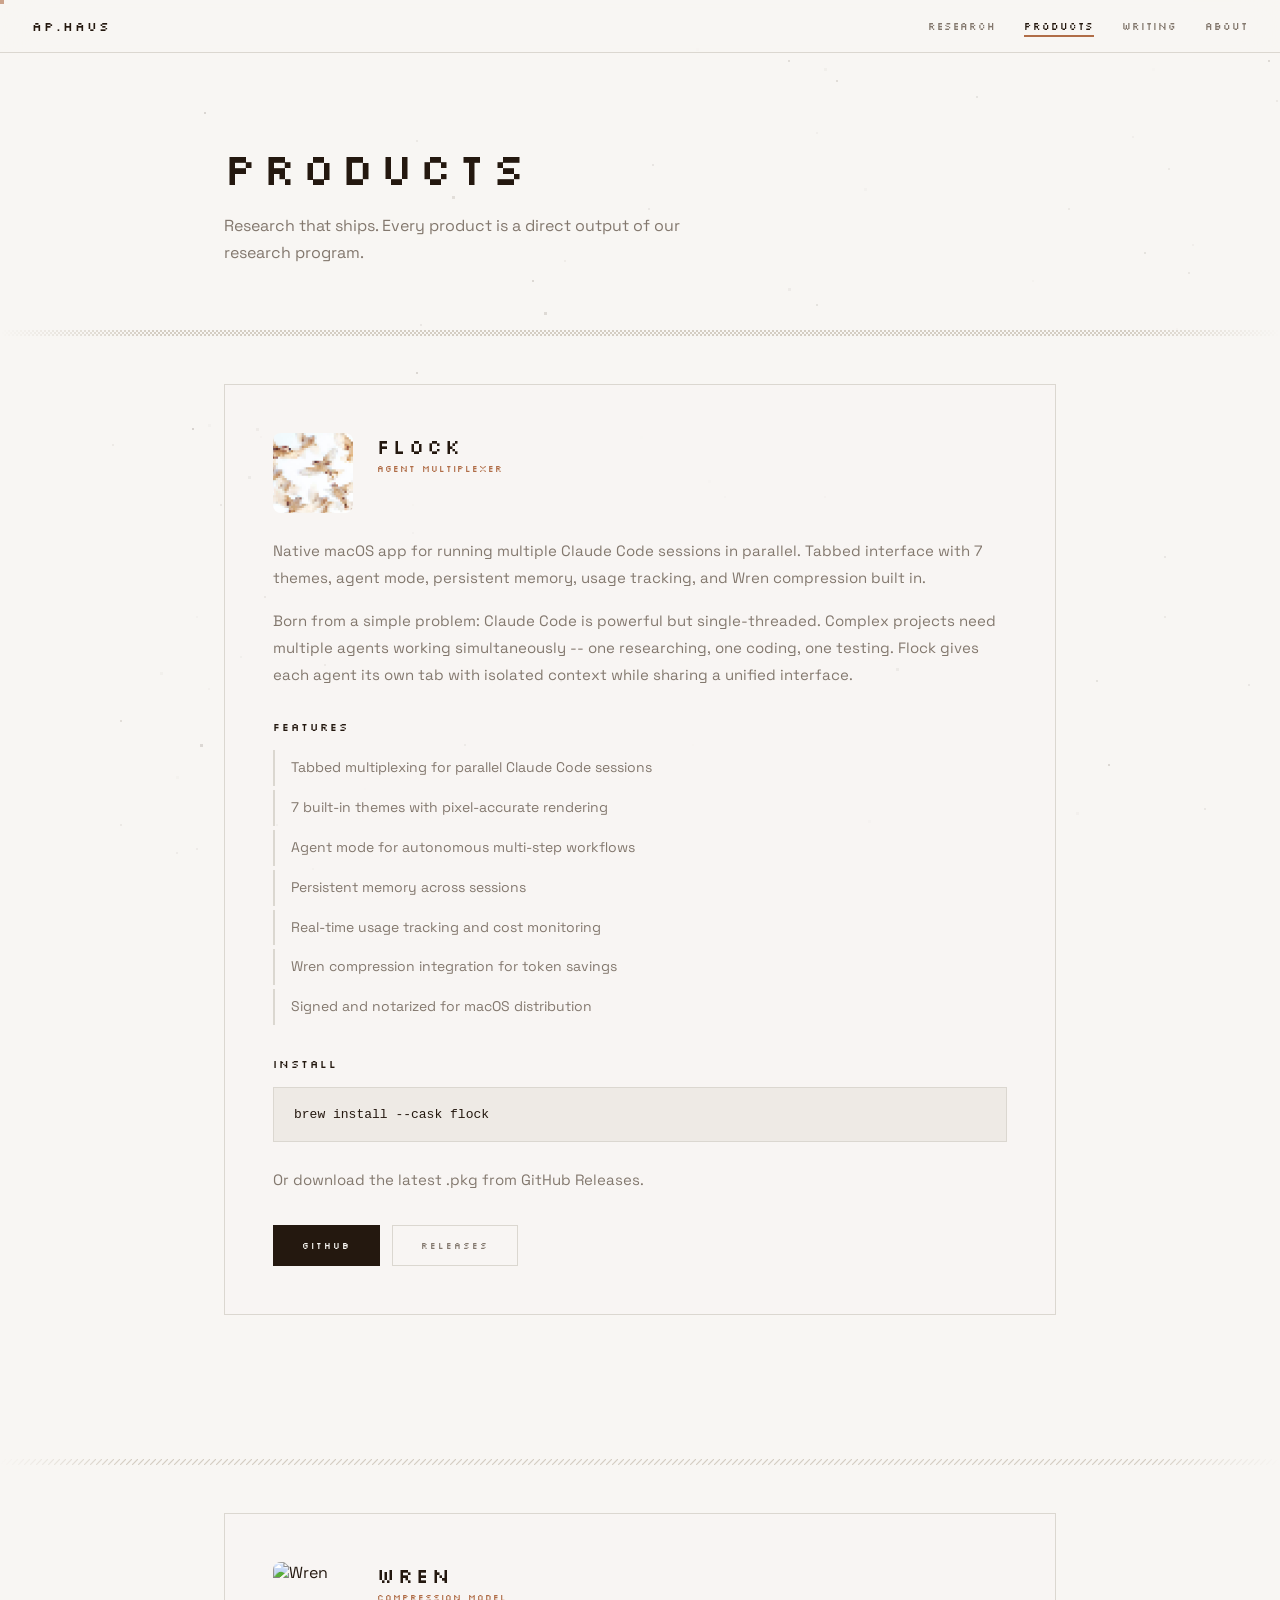
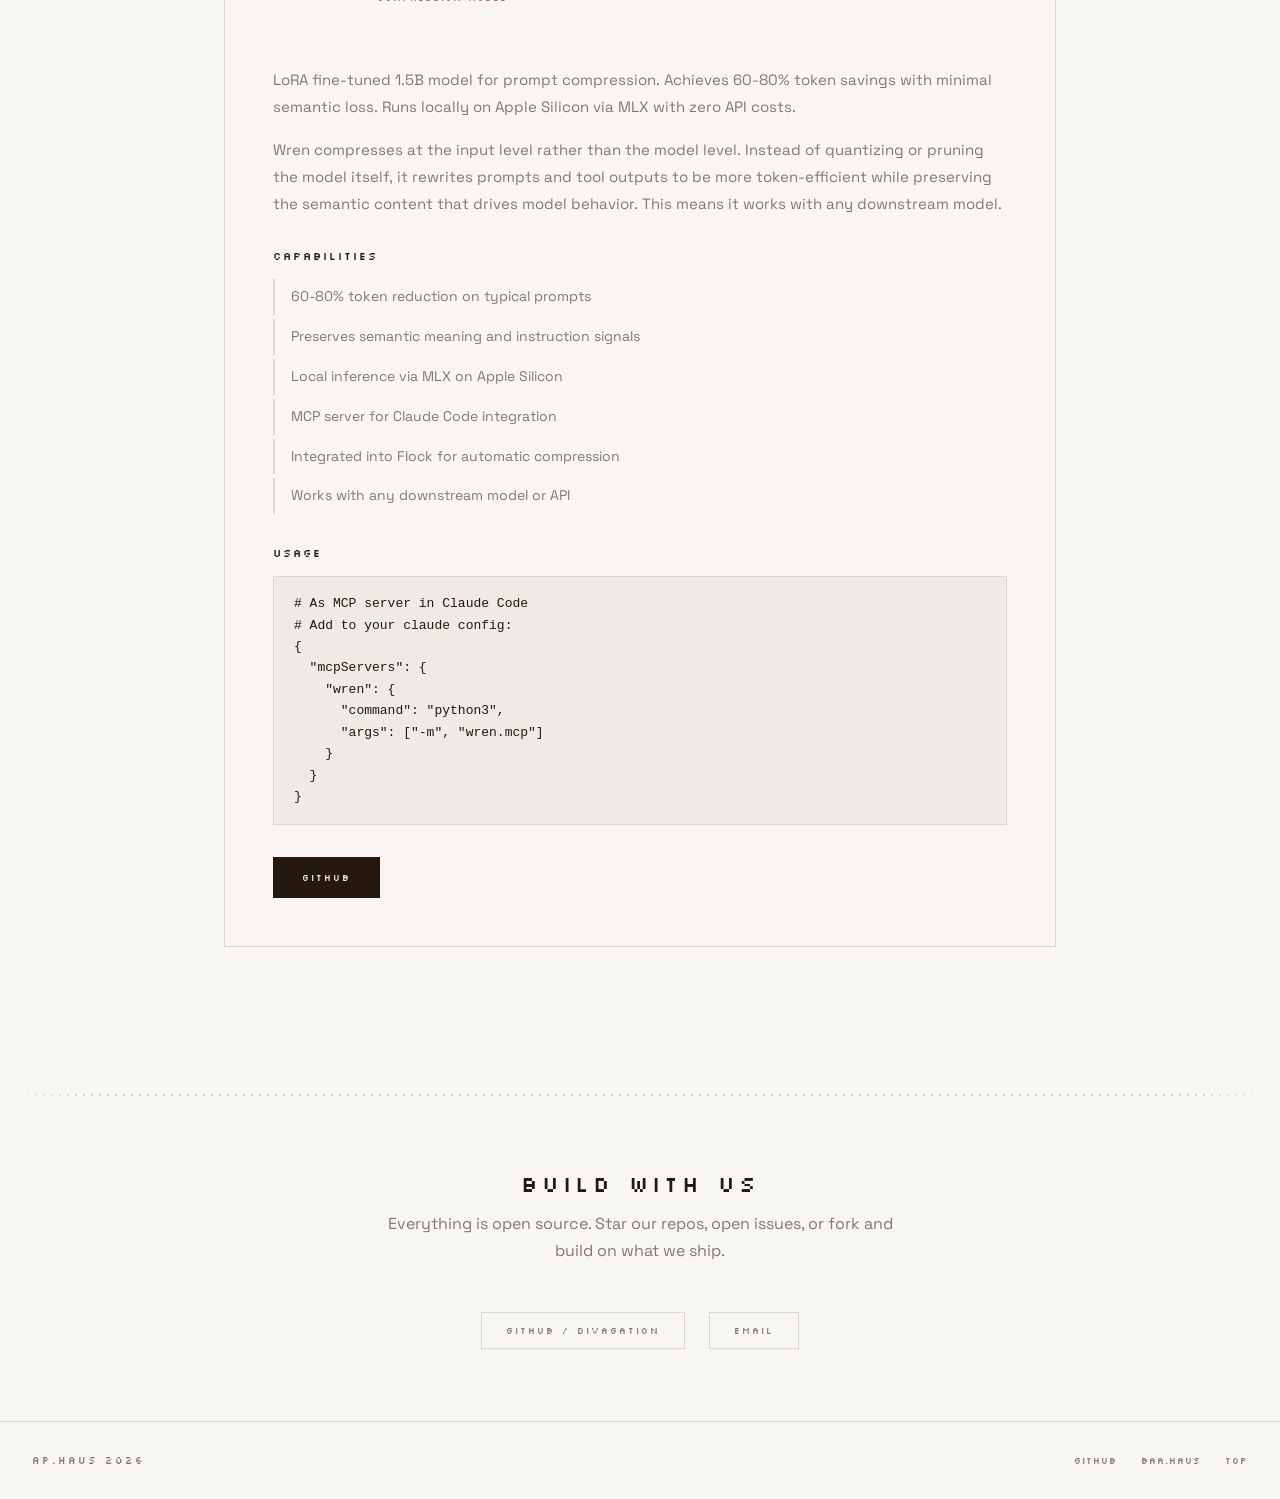
==== products/index.html @ 8599cbfd "Expand ap.haus from single landing page to multi-page site - Extract shared CSS to style.css and JS " ====
<!doctype html>
<html lang="en">
<head>
  <meta charset="utf-8">
  <meta name="viewport" content="width=device-width, initial-scale=1">
  <title>Products -- AP.HAUS</title>
  <meta name="description" content="Research that ships. Every product is a direct output of our research program.">
  <meta property="og:title" content="Products -- AP.HAUS">
  <meta property="og:description" content="Flock agent multiplexer, Wren compression model. Open source tools from AP.HAUS.">
  <meta property="og:image" content="https://ap.haus/og.png">
  <link rel="icon" href="data:image/svg+xml,<svg xmlns='http://www.w3.org/2000/svg' viewBox='0 0 32 32'><rect x='4' y='24' width='4' height='4' fill='%233d3530'/><rect x='8' y='20' width='4' height='4' fill='%233d3530'/><rect x='12' y='16' width='4' height='4' fill='%233d3530'/><rect x='12' y='12' width='4' height='4' fill='%233d3530'/><rect x='16' y='8' width='4' height='4' fill='%233d3530' opacity='.6'/><rect x='24' y='24' width='4' height='4' fill='%233d3530'/><rect x='20' y='20' width='4' height='4' fill='%233d3530'/><rect x='16' y='16' width='4' height='4' fill='%233d3530'/><rect x='16' y='12' width='4' height='4' fill='%233d3530'/><rect x='8' y='20' width='16' height='4' fill='%233d3530' opacity='.15'/></svg>">
  <link rel="preconnect" href="https://fonts.googleapis.com">
  <link rel="preconnect" href="https://fonts.gstatic.com" crossorigin>
  <link href="https://fonts.googleapis.com/css2?family=Silkscreen:wght@400;700&family=Space+Grotesk:wght@300;400;500;600&display=swap" rel="stylesheet">
  <link rel="stylesheet" href="/style.css">
</head>
<body>

  <canvas id="field"></canvas>
  <div class="cursor-dot" id="cursor"></div>

  <nav class="nav">
    <a href="/" class="nav-brand">AP.HAUS</a>
    <button class="nav-toggle" aria-label="Toggle menu">
      <svg viewBox="0 0 24 24"><line x1="4" y1="7" x2="20" y2="7"/><line x1="4" y1="12" x2="20" y2="12"/><line x1="4" y1="17" x2="20" y2="17"/></svg>
    </button>
    <div class="nav-links">
      <a href="/research/">RESEARCH</a>
      <a href="/products/" class="active">PRODUCTS</a>
      <a href="/posts/">WRITING</a>
      <a href="/about/">ABOUT</a>
    </div>
  </nav>

  <section class="page-header">
    <div class="container">
      <div class="reveal">
        <p class="section-label">PRODUCTS</p>
        <p class="section-sub">Research that ships. Every product is a direct output of our research program.</p>
      </div>
    </div>
  </section>

  <div class="dither dither-check"></div>

  <!-- FLOCK -->
  <section class="product-detail" id="flock">
    <div class="container">
      <div class="product-detail-card reveal">
        <div class="product-detail-header">
          <img class="product-icon" src="/flock-icon.png?v=2" alt="Flock">
          <div>
            <h2>FLOCK</h2>
            <span class="product-type">AGENT MULTIPLEXER</span>
          </div>
        </div>

        <div class="product-detail-body">
          <p>Native macOS app for running multiple Claude Code sessions in parallel. Tabbed interface with 7 themes, agent mode, persistent memory, usage tracking, and Wren compression built in.</p>

          <p>Born from a simple problem: Claude Code is powerful but single-threaded. Complex projects need multiple agents working simultaneously -- one researching, one coding, one testing. Flock gives each agent its own tab with isolated context while sharing a unified interface.</p>

          <h3>FEATURES</h3>
          <ul>
            <li>Tabbed multiplexing for parallel Claude Code sessions</li>
            <li>7 built-in themes with pixel-accurate rendering</li>
            <li>Agent mode for autonomous multi-step workflows</li>
            <li>Persistent memory across sessions</li>
            <li>Real-time usage tracking and cost monitoring</li>
            <li>Wren compression integration for token savings</li>
            <li>Signed and notarized for macOS distribution</li>
          </ul>

          <h3>INSTALL</h3>
          <pre>brew install --cask flock</pre>
          <p>Or download the latest .pkg from GitHub Releases.</p>

          <div class="product-detail-links">
            <a href="https://github.com/Divagation/flock" class="btn primary" target="_blank" rel="noopener">GITHUB</a>
            <a href="https://github.com/Divagation/flock/releases" class="btn" target="_blank" rel="noopener">RELEASES</a>
          </div>
        </div>
      </div>
    </div>
  </section>

  <div class="dither dither-diag"></div>

  <!-- WREN -->
  <section class="product-detail" id="wren">
    <div class="container">
      <div class="product-detail-card reveal">
        <div class="product-detail-header">
          <img class="product-icon" src="/wren-logo.png" alt="Wren">
          <div>
            <h2>WREN</h2>
            <span class="product-type">COMPRESSION MODEL</span>
          </div>
        </div>

        <div class="product-detail-body">
          <p>LoRA fine-tuned 1.5B model for prompt compression. Achieves 60-80% token savings with minimal semantic loss. Runs locally on Apple Silicon via MLX with zero API costs.</p>

          <p>Wren compresses at the input level rather than the model level. Instead of quantizing or pruning the model itself, it rewrites prompts and tool outputs to be more token-efficient while preserving the semantic content that drives model behavior. This means it works with any downstream model.</p>

          <h3>CAPABILITIES</h3>
          <ul>
            <li>60-80% token reduction on typical prompts</li>
            <li>Preserves semantic meaning and instruction signals</li>
            <li>Local inference via MLX on Apple Silicon</li>
            <li>MCP server for Claude Code integration</li>
            <li>Integrated into Flock for automatic compression</li>
            <li>Works with any downstream model or API</li>
          </ul>

          <h3>USAGE</h3>
          <pre># As MCP server in Claude Code
# Add to your claude config:
{
  "mcpServers": {
    "wren": {
      "command": "python3",
      "args": ["-m", "wren.mcp"]
    }
  }
}</pre>

          <div class="product-detail-links">
            <a href="https://github.com/Divagation/wren" class="btn primary" target="_blank" rel="noopener">GITHUB</a>
          </div>
        </div>
      </div>
    </div>
  </section>

  <div class="dither dither-dot"></div>

  <section class="contact">
    <div class="container">
      <div class="reveal">
        <p class="section-label">BUILD WITH US</p>
        <p class="section-sub">Everything is open source. Star our repos, open issues, or fork and build on what we ship.</p>
      </div>
      <div class="contact-links reveal">
        <a href="https://github.com/Divagation" class="contact-link" target="_blank" rel="noopener">GITHUB / DIVAGATION</a>
        <a href="mailto:hello@ap.haus" class="contact-link">EMAIL</a>
      </div>
    </div>
  </section>

  <footer class="footer">
    <span class="footer-brand">AP.HAUS 2026</span>
    <div class="footer-links">
      <a href="https://github.com/Divagation" target="_blank" rel="noopener">GITHUB</a>
      <a href="https://baa.haus" target="_blank" rel="noopener">BAA.HAUS</a>
      <a href="#">TOP</a>
    </div>
  </footer>

  <script src="/main.js"></script>
</body>
</html>
---- style.css ----
/* ─── AP.HAUS SHARED STYLES ─── */

:root {
  --bg: oklch(0.975 0.005 80);
  --ink: oklch(0.22 0.025 55);
  --muted: oklch(0.58 0.02 65);
  --accent: oklch(0.60 0.10 50);
  --accent-soft: oklch(0.90 0.03 55);
  --border: oklch(0.88 0.01 75);
  --code-bg: oklch(0.94 0.008 75);
  --pixel: 'Silkscreen', cursive;
  --body: 'Space Grotesk', -apple-system, BlinkMacSystemFont, sans-serif;
  --mono: 'SF Mono', 'Menlo', 'Consolas', monospace;
  --ease-out-expo: cubic-bezier(0.16, 1, 0.3, 1);
  --ease-out-quart: cubic-bezier(0.25, 1, 0.5, 1);
  --ease-out-quint: cubic-bezier(0.22, 1, 0.36, 1);
}

* { margin: 0; padding: 0; box-sizing: border-box; }
html { scroll-behavior: smooth; }

body {
  font-family: var(--body);
  background: var(--bg);
  color: var(--ink);
  min-height: 100vh;
  overflow-x: hidden;
}

#field {
  position: fixed;
  inset: 0;
  pointer-events: none;
  z-index: 0;
  image-rendering: pixelated;
  image-rendering: crisp-edges;
}

a { color: inherit; text-decoration: none; }

/* ─── NAV ─── */
.nav {
  position: fixed;
  top: 0; left: 0; right: 0;
  z-index: 100;
  display: flex;
  align-items: center;
  justify-content: space-between;
  padding: 18px 32px;
  background: oklch(0.975 0.005 80 / 0.85);
  backdrop-filter: blur(16px);
  -webkit-backdrop-filter: blur(16px);
  border-bottom: 1px solid var(--border);
  transition: padding 300ms var(--ease-out-quart),
              background 300ms var(--ease-out-quart);
}

.nav.scrolled {
  padding: 12px 32px;
  background: oklch(0.975 0.005 80 / 0.95);
}

.nav-brand {
  font-family: var(--pixel);
  font-size: 13px;
  letter-spacing: 2px;
}

.nav-links { display: flex; gap: 28px; }

.nav-links a {
  font-family: var(--pixel);
  font-size: 10px;
  color: var(--muted);
  letter-spacing: 1px;
  position: relative;
  transition: color 200ms var(--ease-out-quart);
}

.nav-links a::after {
  content: '';
  position: absolute;
  bottom: -4px;
  left: 0; right: 0;
  height: 2px;
  background: var(--accent);
  transform: scaleX(0);
  transform-origin: left;
  transition: transform 250ms steps(5);
}

.nav-links a:hover { color: var(--ink); }
.nav-links a:hover::after { transform: scaleX(1); }
.nav-links a.active { color: var(--ink); }
.nav-links a.active::after { transform: scaleX(1); }

/* ─── HERO (home only) ─── */
.hero {
  min-height: 100vh;
  min-height: 100svh;
  display: flex;
  flex-direction: column;
  align-items: center;
  justify-content: center;
  text-align: center;
  padding: 80px 24px 48px;
  position: relative;
  z-index: 1;
}

.hero h1 {
  font-family: var(--pixel);
  font-size: clamp(48px, 10vw, 96px);
  font-weight: 400;
  letter-spacing: 12px;
  margin-bottom: 12px;
}

.hero h1 span {
  display: inline-block;
  opacity: 0;
  animation: letter-in 500ms var(--ease-out-expo) forwards;
  animation-delay: calc(400ms + var(--i, 0) * 110ms);
  cursor: default;
  transition: color 150ms var(--ease-out-quart);
}

@keyframes letter-in {
  from { opacity: 0; transform: translateY(10px) scale(0.85); }
  to { opacity: 1; transform: translateY(0) scale(1); }
}

.hero h1 span:hover {
  color: var(--accent);
  animation: letter-hop 350ms var(--ease-out-expo);
}

@keyframes letter-hop {
  0% { transform: translateY(0) rotate(0deg); }
  35% { transform: translateY(-8px) rotate(-5deg); }
  65% { transform: translateY(2px) rotate(2deg); }
  100% { transform: translateY(0) rotate(0deg); }
}

.tagline {
  font-family: var(--pixel);
  font-size: clamp(9px, 1.6vw, 13px);
  color: var(--muted);
  letter-spacing: 5px;
  margin-bottom: 32px;
  opacity: 0;
  animation: enter-up 700ms var(--ease-out-expo) 1000ms forwards;
}

.hero-desc {
  font-size: clamp(15px, 2vw, 18px);
  line-height: 1.75;
  color: var(--muted);
  max-width: 42ch;
  margin-bottom: 40px;
  font-weight: 400;
  opacity: 0;
  animation: enter-up 700ms var(--ease-out-expo) 1150ms forwards;
}

.actions {
  display: flex;
  gap: 12px;
  flex-wrap: wrap;
  justify-content: center;
  opacity: 0;
  animation: enter-up 700ms var(--ease-out-expo) 1300ms forwards;
}

@keyframes enter-drop {
  from { opacity: 0; transform: translateY(-24px); }
  to { opacity: 1; transform: translateY(0); }
}

@keyframes enter-up {
  from { opacity: 0; transform: translateY(16px); }
  to { opacity: 1; transform: translateY(0); }
}

.scroll-hint {
  position: absolute;
  bottom: 24px;
  left: 50%;
  transform: translateX(-50%);
  opacity: 0;
  animation: hint-enter 700ms var(--ease-out-expo) 1.8s forwards,
             hint-bob 2.5s var(--ease-out-quart) 2.6s infinite;
}

.scroll-hint svg {
  width: 18px;
  height: 18px;
  stroke: var(--muted);
  stroke-width: 1.5;
  fill: none;
}

@keyframes hint-enter {
  from { opacity: 0; transform: translateX(-50%) translateY(16px); }
  to { opacity: 0.5; transform: translateX(-50%) translateY(0); }
}

@keyframes hint-bob {
  0%, 100% { transform: translateX(-50%) translateY(0); opacity: 0.4; }
  50% { transform: translateX(-50%) translateY(6px); opacity: 0.15; }
}

/* ─── BUTTONS ─── */
.btn {
  font-family: var(--pixel);
  font-size: 9px;
  letter-spacing: 2px;
  padding: 14px 28px;
  border: 1px solid var(--border);
  background: transparent;
  color: var(--muted);
  cursor: pointer;
  transition: border-color 200ms var(--ease-out-quart),
              color 200ms var(--ease-out-quart),
              transform 200ms var(--ease-out-quart),
              background 200ms var(--ease-out-quart);
  position: relative;
  overflow: hidden;
  display: inline-block;
}

.btn::before {
  content: '';
  position: absolute;
  inset: 0;
  background-image: url("data:image/svg+xml,%3Csvg xmlns='http://www.w3.org/2000/svg' width='4' height='4'%3E%3Crect width='2' height='2' fill='%23d4cdc2'/%3E%3Crect x='2' y='2' width='2' height='2' fill='%23d4cdc2'/%3E%3C/svg%3E");
  background-size: 4px 4px;
  image-rendering: pixelated;
  opacity: 0;
  transform: translateX(-101%);
  transition: transform 300ms steps(8), opacity 150ms;
}

.btn:hover::before { transform: translateX(0); opacity: 0.3; }
.btn:hover { border-color: var(--ink); color: var(--ink); transform: translateY(-2px); }
.btn:active { transform: translateY(1px) scale(0.97); transition-duration: 80ms; }

.btn.primary {
  background: var(--ink);
  color: var(--bg);
  border-color: var(--ink);
}

.btn.primary::before {
  background-image: url("data:image/svg+xml,%3Csvg xmlns='http://www.w3.org/2000/svg' width='4' height='4'%3E%3Crect width='2' height='2' fill='%23f5f1eb'/%3E%3Crect x='2' y='2' width='2' height='2' fill='%23f5f1eb'/%3E%3C/svg%3E");
  opacity: 0;
}

.btn.primary:hover {
  background: oklch(0.28 0.025 55);
  transform: translateY(-2px);
}

.btn.primary:hover::before { opacity: 0.15; }

/* ─── SHARED LAYOUT ─── */
section { position: relative; z-index: 1; }

.container {
  max-width: 880px;
  margin: 0 auto;
  padding: 0 24px;
}

.section-label {
  font-family: var(--pixel);
  font-size: clamp(16px, 2.5vw, 22px);
  font-weight: 400;
  letter-spacing: 4px;
  margin-bottom: 12px;
}

.section-sub {
  font-size: clamp(14px, 1.8vw, 16px);
  color: var(--muted);
  line-height: 1.7;
  max-width: 52ch;
  margin-bottom: 48px;
}

/* ─── PAGE HEADER (subpages) ─── */
.page-header {
  padding: 140px 0 64px;
  position: relative;
  z-index: 1;
}

.page-header .section-label {
  font-size: clamp(28px, 5vw, 44px);
  letter-spacing: 6px;
  margin-bottom: 16px;
}

.page-header .section-sub {
  margin-bottom: 0;
}

/* ─── DITHER DIVIDERS ─── */
.dither {
  height: 6px;
  image-rendering: pixelated;
  transform: scaleX(0);
  transition: transform 600ms var(--ease-out-expo);
}

.dither.visible { transform: scaleX(1); }

.dither-check {
  background-image: url("data:image/svg+xml,%3Csvg xmlns='http://www.w3.org/2000/svg' width='4' height='4'%3E%3Crect width='2' height='2' fill='%23d4cdc2'/%3E%3Crect x='2' y='2' width='2' height='2' fill='%23d4cdc2'/%3E%3C/svg%3E");
  background-size: 4px 4px;
  mask-image: linear-gradient(to right, transparent, black 12%, black 88%, transparent);
  -webkit-mask-image: linear-gradient(to right, transparent, black 12%, black 88%, transparent);
}

.dither-diag {
  background-image: url("data:image/svg+xml,%3Csvg xmlns='http://www.w3.org/2000/svg' width='6' height='6'%3E%3Cpath d='M0 6L6 0' stroke='%23d4cdc2' stroke-width='1.2'/%3E%3C/svg%3E");
  background-size: 6px 6px;
  mask-image: linear-gradient(to right, transparent, black 10%, black 90%, transparent);
  -webkit-mask-image: linear-gradient(to right, transparent, black 10%, black 90%, transparent);
}

.dither-dot {
  background-image: url("data:image/svg+xml,%3Csvg xmlns='http://www.w3.org/2000/svg' width='8' height='8'%3E%3Crect x='3' y='3' width='2' height='2' fill='%23d4cdc2'/%3E%3C/svg%3E");
  background-size: 8px 8px;
  mask-image: linear-gradient(to right, transparent, black 8%, black 92%, transparent);
  -webkit-mask-image: linear-gradient(to right, transparent, black 8%, black 92%, transparent);
}

/* ─── REVEAL ANIMATION ─── */
.reveal {
  opacity: 0;
  transform: translateY(20px);
  transition: opacity 600ms var(--ease-out-expo),
              transform 600ms var(--ease-out-expo);
}

.reveal.visible {
  opacity: 1;
  transform: translateY(0);
}

.reveal-stagger > .reveal {
  transition-delay: calc(var(--s, 0) * 120ms);
}

/* ─── RESEARCH CARDS ─── */
.research { padding: 96px 0 72px; }

.research-grid {
  display: grid;
  grid-template-columns: repeat(2, 1fr);
  gap: 2px;
}

.research-card {
  padding: 32px 28px;
  background: oklch(0.975 0.005 80 / 0.6);
  border: 1px solid var(--border);
  position: relative;
  transition: border-color 300ms var(--ease-out-quart);
  overflow: hidden;
}

.research-card::after {
  content: '';
  position: absolute;
  left: 0; right: 0;
  height: 2px;
  background: linear-gradient(to right, transparent, var(--accent), transparent);
  opacity: 0;
  top: 0;
  transform: translateY(-1px);
  transition: opacity 0ms;
}

.research-card:hover { border-color: var(--accent); }

.research-card:hover::after {
  opacity: 0.5;
  animation: scanline 600ms steps(20) forwards;
}

@keyframes scanline {
  from { transform: translateY(0); }
  to { transform: translateY(calc(100% + 200px)); opacity: 0; }
}

.research-card::before {
  content: attr(data-idx);
  font-family: var(--pixel);
  font-size: 9px;
  color: var(--accent);
  letter-spacing: 1px;
  display: block;
  margin-bottom: 16px;
  opacity: 0.7;
}

.research-card h3 {
  font-family: var(--pixel);
  font-size: 12px;
  letter-spacing: 2px;
  margin-bottom: 14px;
  font-weight: 400;
}

.research-card p {
  font-size: 14px;
  line-height: 1.7;
  color: var(--muted);
}

.research-card .tag {
  display: inline-block;
  font-family: var(--pixel);
  font-size: 8px;
  letter-spacing: 1px;
  color: var(--accent);
  border: 1px solid var(--accent-soft);
  padding: 4px 10px;
  margin-top: 16px;
  transition: border-color 200ms var(--ease-out-quart),
              color 200ms var(--ease-out-quart);
}

.research-card:hover .tag {
  border-color: var(--accent);
  color: var(--ink);
}

/* clickable research cards on subpages */
a.research-card { display: block; }

/* ─── PRODUCT CARDS ─── */
.products { padding: 72px 0 96px; }

.products-grid {
  display: grid;
  grid-template-columns: repeat(3, 1fr);
  gap: 2px;
}

.product-card {
  padding: 36px 28px;
  border: 1px solid var(--border);
  background: oklch(0.975 0.005 80 / 0.6);
  display: flex;
  flex-direction: column;
  transition: border-color 300ms var(--ease-out-quart),
              transform 300ms var(--ease-out-quart);
  overflow: hidden;
  position: relative;
}

.product-card::after {
  content: '';
  position: absolute;
  top: 0; bottom: 0;
  width: 2px;
  background: linear-gradient(to bottom, transparent, var(--accent), transparent);
  opacity: 0;
  left: 0;
}

.product-card:hover {
  border-color: var(--accent);
  transform: translateY(-2px);
}

.product-card:hover::after {
  opacity: 0.5;
  animation: vscanline 500ms steps(16) forwards;
}

@keyframes vscanline {
  from { transform: translateX(0); }
  to { transform: translateX(calc(100% + 300px)); opacity: 0; }
}

.product-icon {
  width: 64px;
  height: 64px;
  margin-bottom: 24px;
  border-radius: 8px;
  transition: transform 300ms var(--ease-out-quart);
}

.product-card:hover .product-icon {
  animation: icon-wobble 600ms var(--ease-out-quart);
}

@keyframes icon-wobble {
  0% { transform: rotate(0deg); }
  20% { transform: rotate(-6deg) scale(1.05); }
  40% { transform: rotate(4deg); }
  60% { transform: rotate(-2deg); }
  80% { transform: rotate(1deg); }
  100% { transform: rotate(0deg); }
}

.product-card h3 {
  font-family: var(--pixel);
  font-size: 14px;
  letter-spacing: 2px;
  margin-bottom: 8px;
  font-weight: 400;
}

.product-card .product-type {
  font-family: var(--pixel);
  font-size: 8px;
  letter-spacing: 1px;
  color: var(--accent);
  margin-bottom: 18px;
}

.product-card p {
  font-size: 14px;
  line-height: 1.7;
  color: var(--muted);
  flex: 1;
}

.product-card .product-link {
  font-family: var(--pixel);
  font-size: 9px;
  letter-spacing: 1px;
  color: var(--muted);
  margin-top: 24px;
  display: inline-flex;
  align-items: center;
  gap: 6px;
  transition: color 200ms var(--ease-out-quart);
}

.product-card .product-link:hover { color: var(--ink); }

.product-card .product-link svg {
  width: 12px;
  height: 12px;
  stroke: currentColor;
  stroke-width: 1.5;
  fill: none;
  transition: transform 200ms var(--ease-out-quart);
}

.product-card .product-link:hover svg { transform: translateX(3px); }

.product-meta {
  display: flex;
  align-items: center;
  justify-content: space-between;
  margin-top: 24px;
}

.product-meta .product-link { margin-top: 0; }

.star-count {
  font-family: var(--pixel);
  font-size: 9px;
  letter-spacing: 1px;
  color: var(--muted);
  opacity: 0;
  transition: opacity 300ms var(--ease-out-quart);
}

.star-count.loaded { opacity: 1; }

.product-cta {
  display: flex;
  align-items: center;
  justify-content: center;
  border-style: dashed;
}

.product-cta:hover { transform: none; }

.cta-inner { text-align: center; }

.cta-inner h3 {
  font-family: var(--pixel);
  font-size: 12px;
  letter-spacing: 2px;
  margin-bottom: 14px;
  font-weight: 400;
}

.cta-inner p {
  font-size: 13px;
  line-height: 1.7;
  color: var(--muted);
  margin-bottom: 24px;
}

.cta-inner .btn {
  font-size: 8px;
  padding: 12px 20px;
}

/* ─── ABOUT ─── */
.about { padding: 96px 0; }

.about-content {
  display: grid;
  grid-template-columns: 1fr 1fr;
  gap: 64px;
  align-items: start;
}

.about-text p {
  font-size: 16px;
  line-height: 1.8;
  color: var(--muted);
  margin-bottom: 20px;
}

.about-text p:last-child { margin-bottom: 0; }

.about-principles {
  display: flex;
  flex-direction: column;
  gap: 24px;
}

.principle {
  padding-left: 20px;
  border-left: 2px solid var(--border);
  transition: border-color 300ms var(--ease-out-quart),
              transform 300ms var(--ease-out-quart);
}

.principle:hover {
  border-left-color: var(--accent);
  transform: translateX(4px);
}

.principle h4 {
  font-family: var(--pixel);
  font-size: 10px;
  letter-spacing: 2px;
  margin-bottom: 6px;
  font-weight: 400;
}

.principle p {
  font-size: 13px;
  line-height: 1.65;
  color: var(--muted);
}

/* ─── CONTACT ─── */
.contact {
  padding: 72px 0;
  text-align: center;
}

.contact .section-sub {
  margin-left: auto;
  margin-right: auto;
}

.contact-links {
  display: flex;
  gap: 24px;
  justify-content: center;
  flex-wrap: wrap;
}

.contact-link {
  font-family: var(--pixel);
  font-size: 9px;
  letter-spacing: 2px;
  color: var(--muted);
  padding: 12px 24px;
  border: 1px solid var(--border);
  transition: border-color 200ms var(--ease-out-quart),
              color 200ms var(--ease-out-quart),
              transform 200ms var(--ease-out-quart);
}

.contact-link:hover {
  border-color: var(--ink);
  color: var(--ink);
  transform: translateY(-2px);
}

/* ─── FOOTER ─── */
.footer {
  position: relative;
  z-index: 1;
  padding: 32px;
  display: flex;
  justify-content: space-between;
  align-items: center;
  border-top: 1px solid var(--border);
}

.footer-brand {
  font-family: var(--pixel);
  font-size: 10px;
  letter-spacing: 2px;
  color: var(--muted);
}

.footer-links { display: flex; gap: 24px; }

.footer-links a {
  font-family: var(--pixel);
  font-size: 9px;
  letter-spacing: 1px;
  color: var(--muted);
  transition: color 200ms var(--ease-out-quart);
}

.footer-links a:hover { color: var(--ink); }

/* ─── PIXEL CURSOR ─── */
.cursor-dot {
  position: fixed;
  width: 4px;
  height: 4px;
  background: var(--accent);
  pointer-events: none;
  z-index: 999;
  opacity: 0;
  transition: opacity 300ms;
  image-rendering: pixelated;
}

body:hover .cursor-dot { opacity: 0.6; }

/* ─── POSTS / WRITING ─── */
.posts-grid {
  display: grid;
  grid-template-columns: 1fr;
  gap: 2px;
}

.post-card {
  display: block;
  padding: 32px 28px;
  background: oklch(0.975 0.005 80 / 0.6);
  border: 1px solid var(--border);
  position: relative;
  transition: border-color 300ms var(--ease-out-quart),
              transform 300ms var(--ease-out-quart);
  overflow: hidden;
}

.post-card:hover {
  border-color: var(--accent);
  transform: translateY(-2px);
}

.post-card::after {
  content: '';
  position: absolute;
  left: 0; right: 0;
  height: 2px;
  background: linear-gradient(to right, transparent, var(--accent), transparent);
  opacity: 0;
  top: 0;
}

.post-card:hover::after {
  opacity: 0.5;
  animation: scanline 600ms steps(20) forwards;
}

.post-card-date {
  font-family: var(--pixel);
  font-size: 9px;
  color: var(--accent);
  letter-spacing: 1px;
  margin-bottom: 12px;
  opacity: 0.7;
}

.post-card-title {
  font-family: var(--pixel);
  font-size: 14px;
  letter-spacing: 2px;
  font-weight: 400;
  margin-bottom: 12px;
}

.post-card-desc {
  font-size: 14px;
  line-height: 1.7;
  color: var(--muted);
  margin-bottom: 16px;
}

.post-card-tags {
  display: flex;
  gap: 8px;
  flex-wrap: wrap;
}

.post-card-tags .tag {
  font-family: var(--pixel);
  font-size: 8px;
  letter-spacing: 1px;
  color: var(--accent);
  border: 1px solid var(--accent-soft);
  padding: 4px 10px;
  transition: border-color 200ms var(--ease-out-quart);
}

.post-card:hover .tag {
  border-color: var(--accent);
}

.posts-empty {
  text-align: center;
  padding: 64px 24px;
  color: var(--muted);
  font-size: 14px;
  line-height: 1.7;
}

/* ─── POST ARTICLE ─── */
.post-article {
  padding: 140px 0 96px;
  position: relative;
  z-index: 1;
}

.post-article .container {
  max-width: 720px;
}

.post-meta {
  font-family: var(--pixel);
  font-size: 9px;
  color: var(--accent);
  letter-spacing: 1px;
  margin-bottom: 16px;
  opacity: 0.7;
}

.post-title {
  font-family: var(--pixel);
  font-size: clamp(20px, 4vw, 32px);
  font-weight: 400;
  letter-spacing: 3px;
  margin-bottom: 12px;
}

.post-subtitle {
  font-size: 16px;
  color: var(--muted);
  line-height: 1.7;
  margin-bottom: 48px;
  padding-bottom: 48px;
  border-bottom: 1px solid var(--border);
}

.post-body h2 {
  font-family: var(--pixel);
  font-size: 14px;
  letter-spacing: 2px;
  font-weight: 400;
  margin: 48px 0 16px;
}

.post-body h3 {
  font-family: var(--pixel);
  font-size: 11px;
  letter-spacing: 1px;
  font-weight: 400;
  margin: 32px 0 12px;
}

.post-body p {
  font-size: 15px;
  line-height: 1.85;
  color: var(--muted);
  margin-bottom: 20px;
}

.post-body ul, .post-body ol {
  font-size: 15px;
  line-height: 1.85;
  color: var(--muted);
  margin-bottom: 20px;
  padding-left: 24px;
}

.post-body li { margin-bottom: 8px; }

.post-body code {
  font-family: var(--mono);
  font-size: 13px;
  background: var(--code-bg);
  padding: 2px 6px;
  border-radius: 2px;
}

.post-body pre {
  background: var(--code-bg);
  border: 1px solid var(--border);
  padding: 20px 24px;
  margin-bottom: 24px;
  overflow-x: auto;
  font-family: var(--mono);
  font-size: 13px;
  line-height: 1.65;
  color: var(--ink);
}

.post-body pre code {
  background: none;
  padding: 0;
}

.post-body blockquote {
  border-left: 2px solid var(--accent);
  padding-left: 20px;
  margin: 24px 0;
  color: var(--muted);
  font-style: italic;
}

.post-body img {
  max-width: 100%;
  height: auto;
  margin: 24px 0;
  border: 1px solid var(--border);
}

.post-body table {
  width: 100%;
  border-collapse: collapse;
  margin: 24px 0;
  font-size: 14px;
}

.post-body th {
  font-family: var(--pixel);
  font-size: 9px;
  letter-spacing: 1px;
  text-align: left;
  padding: 12px 16px;
  border-bottom: 2px solid var(--border);
  color: var(--ink);
}

.post-body td {
  padding: 10px 16px;
  border-bottom: 1px solid var(--border);
  color: var(--muted);
}

.post-nav {
  margin-top: 64px;
  padding-top: 32px;
  border-top: 1px solid var(--border);
}

/* ─── HOME TEASER SECTIONS ─── */
.teaser {
  padding: 72px 0;
  position: relative;
  z-index: 1;
}

.teaser-header {
  display: flex;
  align-items: baseline;
  justify-content: space-between;
  margin-bottom: 32px;
}

.teaser-header .section-label { margin-bottom: 0; }

.teaser-link {
  font-family: var(--pixel);
  font-size: 9px;
  letter-spacing: 1px;
  color: var(--muted);
  display: inline-flex;
  align-items: center;
  gap: 6px;
  transition: color 200ms var(--ease-out-quart);
}

.teaser-link:hover { color: var(--ink); }

.teaser-link svg {
  width: 12px;
  height: 12px;
  stroke: currentColor;
  stroke-width: 1.5;
  fill: none;
  transition: transform 200ms var(--ease-out-quart);
}

.teaser-link:hover svg { transform: translateX(3px); }

/* ─── PRODUCT DETAIL (full page) ─── */
.product-detail {
  padding: 48px 0 96px;
  position: relative;
  z-index: 1;
}

.product-detail-card {
  border: 1px solid var(--border);
  background: oklch(0.975 0.005 80 / 0.6);
  padding: 48px;
  margin-bottom: 48px;
}

.product-detail-header {
  display: flex;
  align-items: flex-start;
  gap: 24px;
  margin-bottom: 24px;
}

.product-detail-header .product-icon {
  width: 80px;
  height: 80px;
  margin-bottom: 0;
}

.product-detail-header h2 {
  font-family: var(--pixel);
  font-size: 20px;
  letter-spacing: 3px;
  font-weight: 400;
}

.product-detail-header .product-type {
  font-family: var(--pixel);
  font-size: 9px;
  letter-spacing: 1px;
  color: var(--accent);
  margin-top: 4px;
  display: block;
}

.product-detail-body p {
  font-size: 15px;
  line-height: 1.8;
  color: var(--muted);
  margin-bottom: 16px;
}

.product-detail-body h3 {
  font-family: var(--pixel);
  font-size: 11px;
  letter-spacing: 2px;
  font-weight: 400;
  margin: 32px 0 16px;
}

.product-detail-body ul {
  list-style: none;
  padding: 0;
}

.product-detail-body li {
  font-size: 14px;
  line-height: 1.7;
  color: var(--muted);
  padding: 6px 0 6px 16px;
  border-left: 2px solid var(--border);
  margin-bottom: 4px;
  transition: border-color 200ms var(--ease-out-quart);
}

.product-detail-body li:hover {
  border-left-color: var(--accent);
}

.product-detail-body pre {
  background: var(--code-bg);
  border: 1px solid var(--border);
  padding: 16px 20px;
  margin: 16px 0 24px;
  font-family: var(--mono);
  font-size: 13px;
  line-height: 1.65;
  overflow-x: auto;
}

.product-detail-links {
  display: flex;
  gap: 12px;
  margin-top: 32px;
}

/* ─── MOBILE NAV ─── */
.nav-toggle {
  display: none;
  background: none;
  border: none;
  cursor: pointer;
  padding: 4px;
}

.nav-toggle svg {
  width: 20px;
  height: 20px;
  stroke: var(--ink);
  stroke-width: 1.5;
  fill: none;
}

/* ─── RESPONSIVE ─── */
@media (max-width: 768px) {
  .nav { padding: 14px 20px; }
  .nav-links { gap: 16px; }
  .nav-links a { font-size: 9px; }

  .hero { padding: 100px 20px 48px; }
  .hero h1 { letter-spacing: 6px; }

  .research-grid { grid-template-columns: 1fr; }
  .products-grid { grid-template-columns: 1fr; }

  .about-content {
    grid-template-columns: 1fr;
    gap: 40px;
  }

  .product-detail-card { padding: 28px; }
  .product-detail-header { flex-direction: column; }

  .footer {
    flex-direction: column;
    gap: 16px;
    text-align: center;
  }
}

@media (max-width: 480px) {
  .nav-toggle { display: block; }

  .nav-links {
    position: absolute;
    top: 100%;
    left: 0;
    right: 0;
    flex-direction: column;
    background: oklch(0.975 0.005 80 / 0.95);
    backdrop-filter: blur(16px);
    -webkit-backdrop-filter: blur(16px);
    border-bottom: 1px solid var(--border);
    padding: 20px 32px;
    gap: 16px;
    transform: translateY(-8px);
    opacity: 0;
    pointer-events: none;
    transition: transform 300ms var(--ease-out-expo),
                opacity 300ms var(--ease-out-expo);
  }

  .nav-links.open {
    display: flex;
    transform: translateY(0);
    opacity: 1;
    pointer-events: auto;
  }

  .hero h1 { letter-spacing: 4px; }
  .tagline { letter-spacing: 3px; }
  .actions { flex-direction: column; align-items: center; }
  .contact-links { flex-direction: column; align-items: center; }
  .teaser-header { flex-direction: column; gap: 8px; }
}

/* ─── REDUCED MOTION ─── */
@media (prefers-reduced-motion: reduce) {
  *, *::before, *::after {
    animation-duration: 0.01ms !important;
    animation-iteration-count: 1 !important;
    transition-duration: 0.01ms !important;
    scroll-behavior: auto !important;
  }
  .reveal { opacity: 1; transform: none; }
  .dither { transform: scaleX(1); }
  #field { display: none; }
}
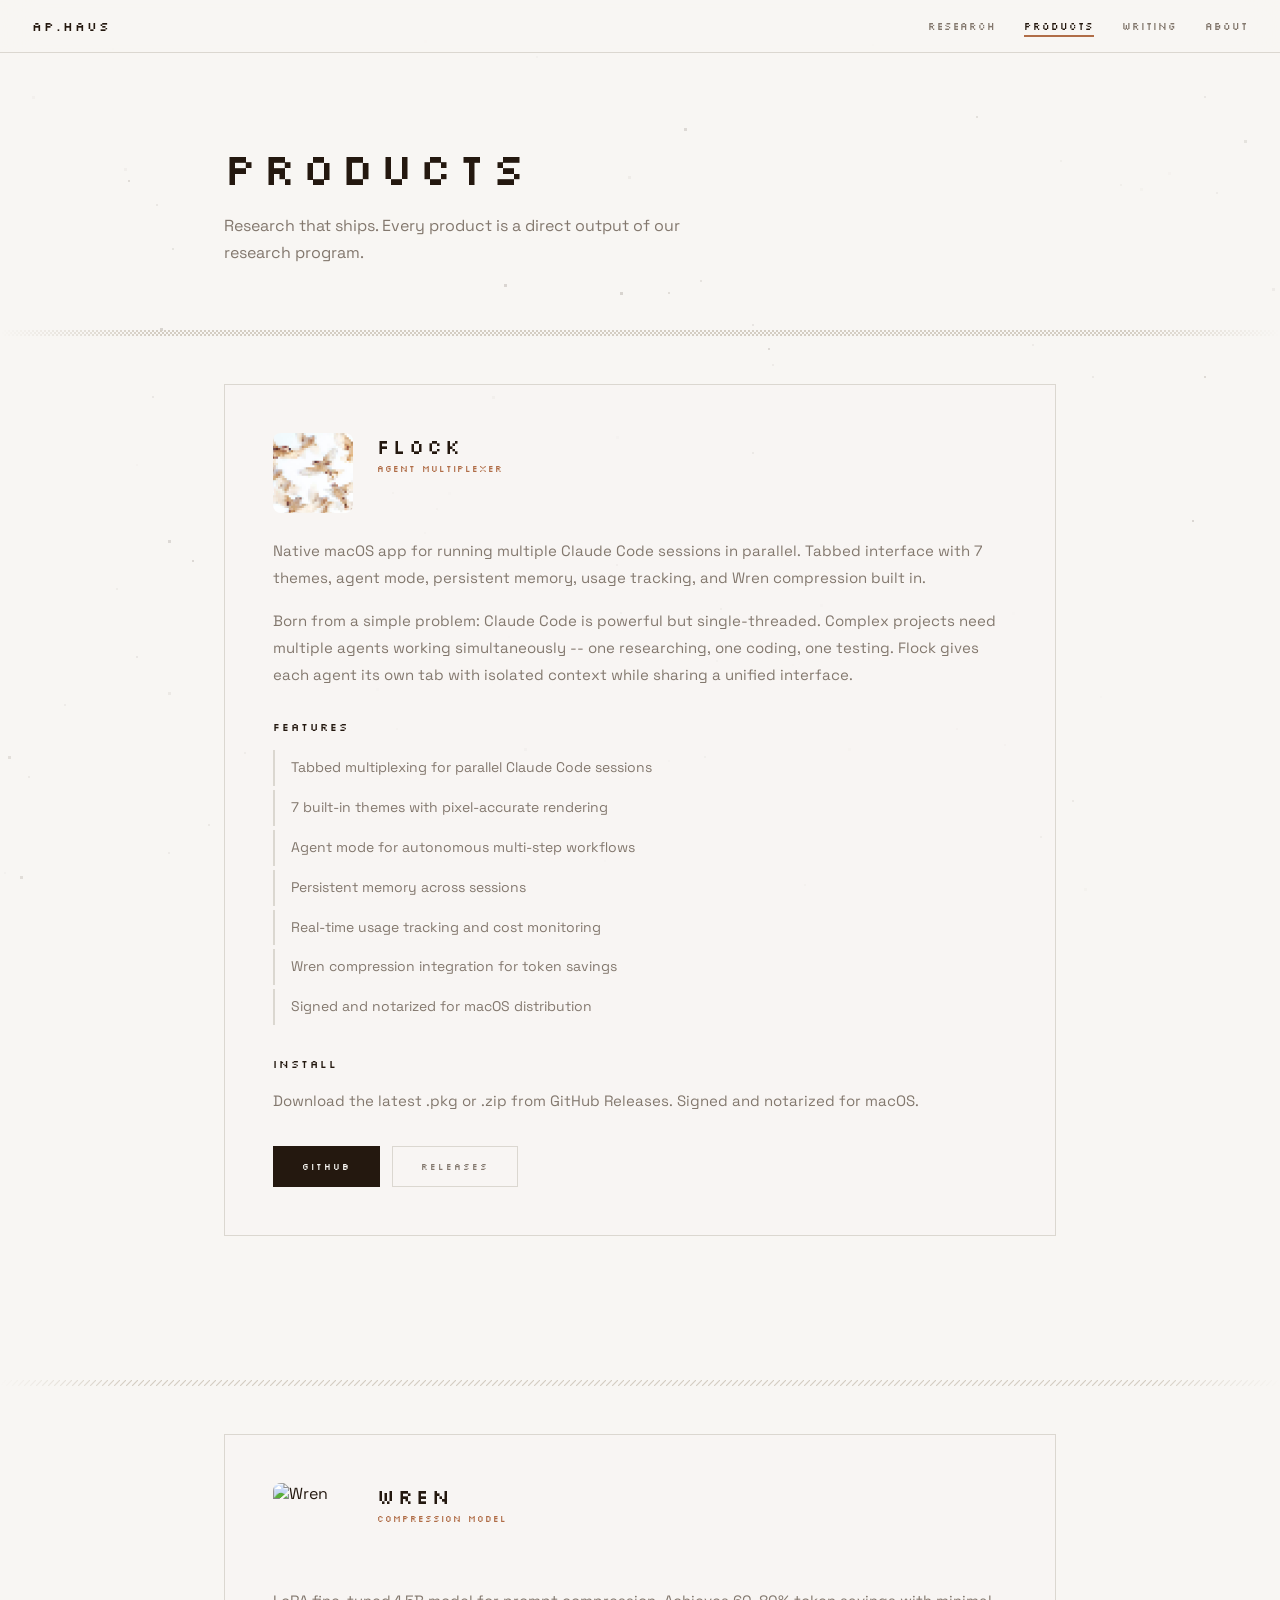
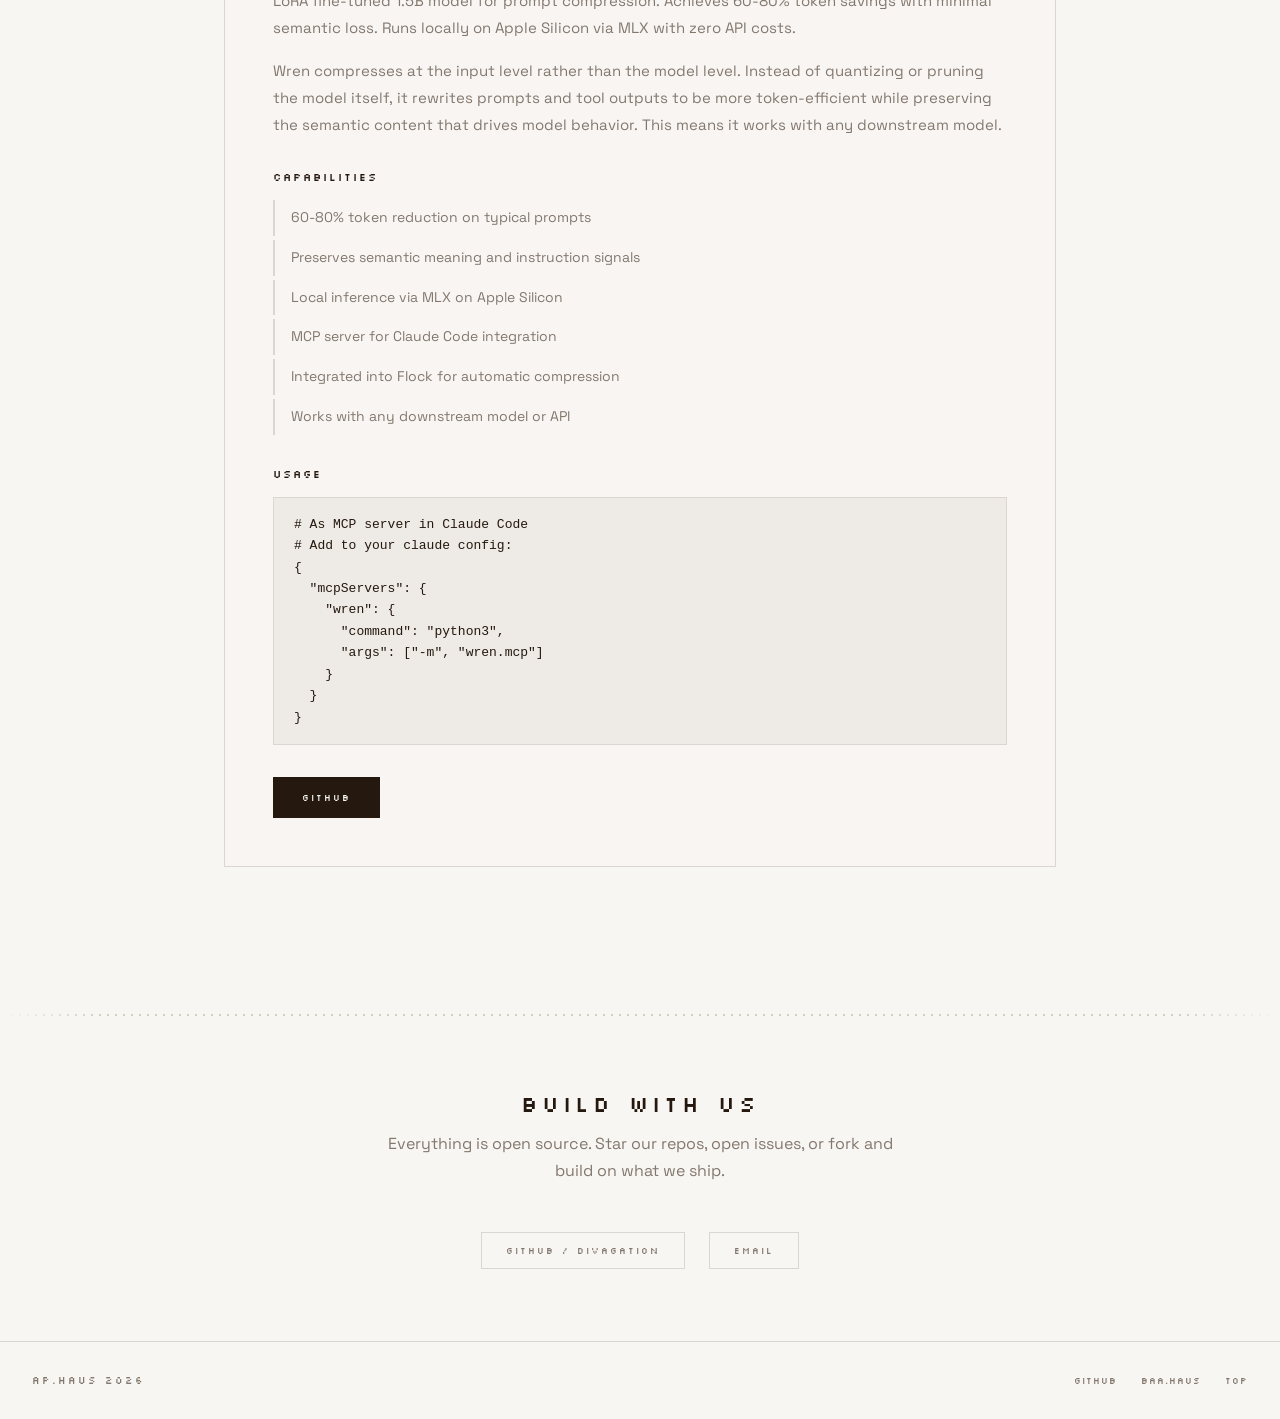
==== commit f26e3f17: "Remove incorrect brew install command from Flock product page" ====
--- a/products/index.html
+++ b/products/index.html
@@ -72,8 +72,7 @@
           </ul>
 
           <h3>INSTALL</h3>
-          <pre>brew install --cask flock</pre>
-          <p>Or download the latest .pkg from GitHub Releases.</p>
+          <p>Download the latest .pkg or .zip from GitHub Releases. Signed and notarized for macOS.</p>
 
           <div class="product-detail-links">
             <a href="https://github.com/Divagation/flock" class="btn primary" target="_blank" rel="noopener">GITHUB</a>
